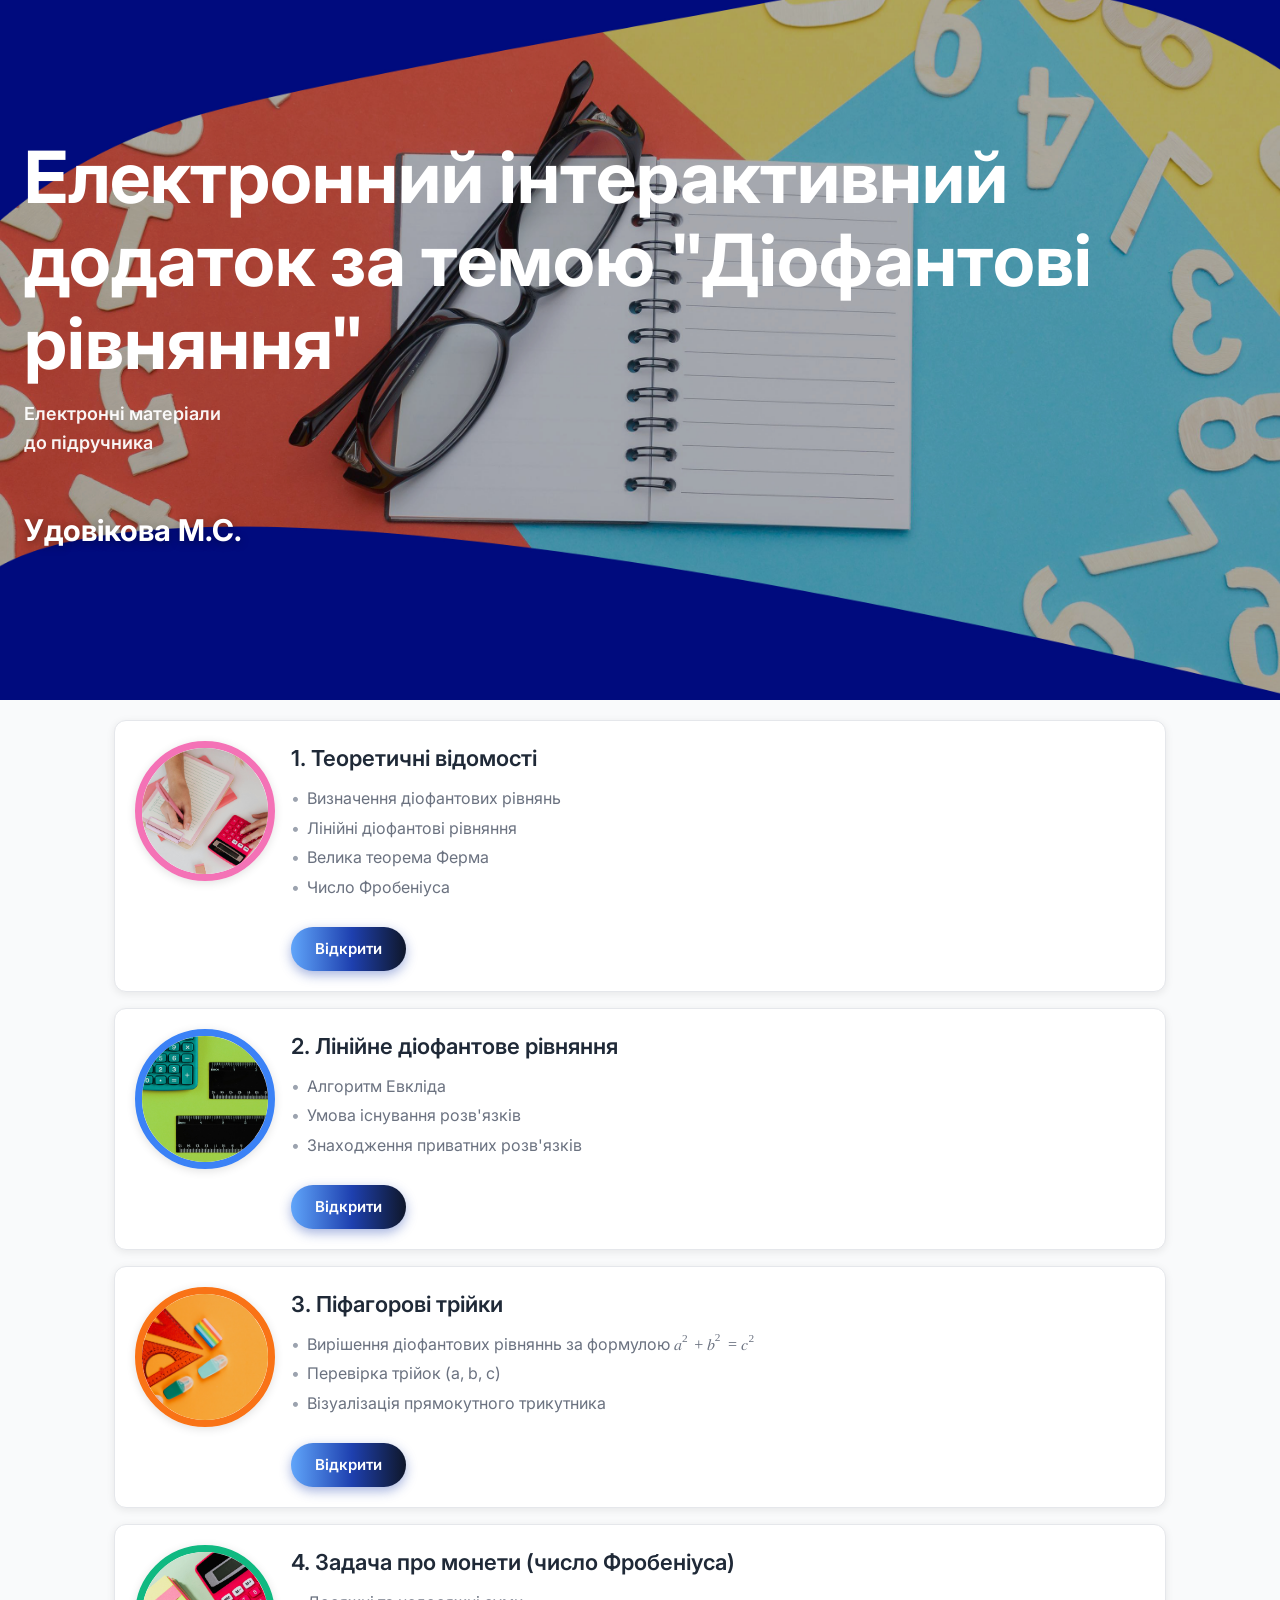
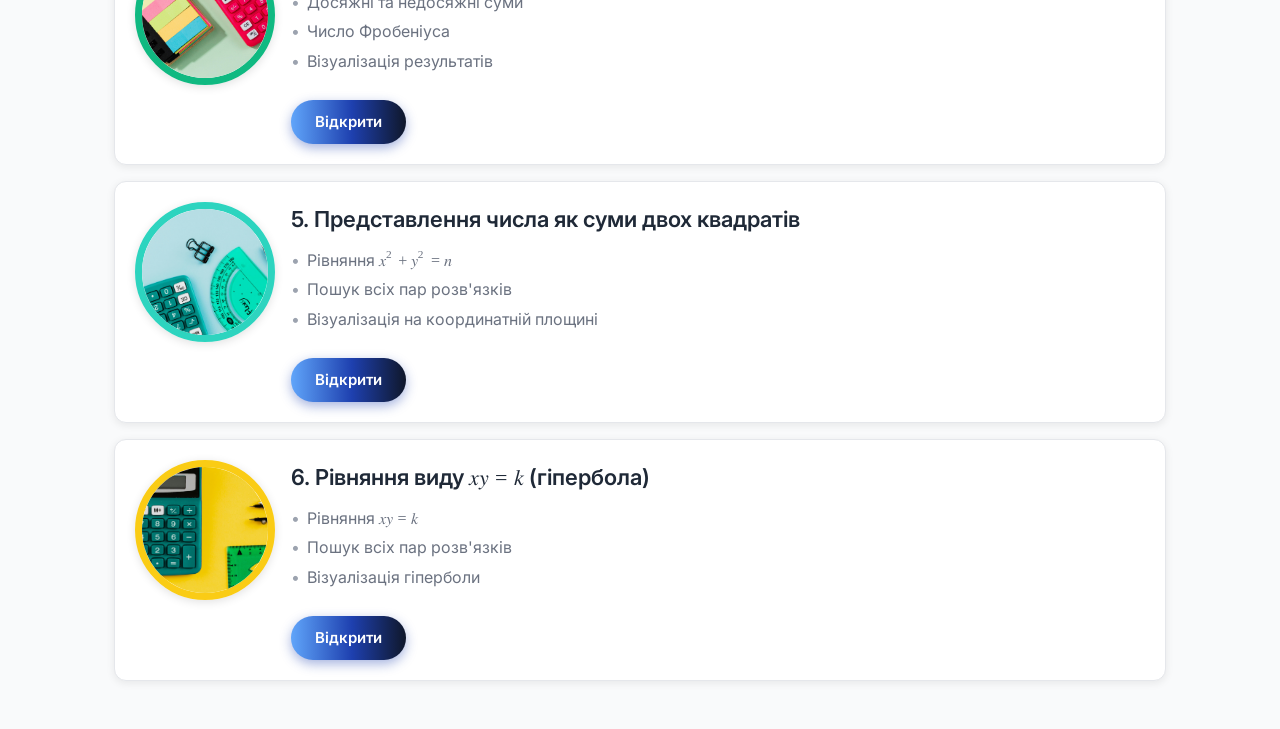
==== index.html @ bd95e222 "changed index path" ====
<!DOCTYPE html>
<html lang="uk">
<head>
  <meta charset="UTF-8">
  <meta name="viewport" content="width=device-width, initial-scale=1.0">
  <title>Діофантові рівняння</title>
  <link rel="stylesheet" href="css/styles.css">
  <link rel="preconnect" href="https://fonts.gstatic.com">
  <link href="https://fonts.googleapis.com/css2?family=Inter:wght@400;600;700&display=swap" rel="stylesheet">
  <link rel="stylesheet" href="https://cdnjs.cloudflare.com/ajax/libs/font-awesome/6.5.1/css/all.min.css" crossorigin="anonymous" referrerpolicy="no-referrer">
</head>
<body>
  
  <header class="hero-banner hero-banner-main">
    <div class="topbar"></div>
    <div class="hero-content">
      <h1 class="hero-title">Електронний інтерактивний додаток за темою "Діофантові рівняння"</h1>
      <div class="hero-subtitle">Електронні матеріали<br>до підручника</div>
      <div class="hero-author">Удовікова М.С.</div>
    </div>
  </header>

  <main>
    <section class="menu-section">
      <ul class="menu-list">
        
        <li class="menu-item">
          <div class="badge-index menu-image-wrapper">
            <img src="images/round/theory_round.jpg" alt="Іконка: Теоретичні відомості">
          </div>
          <div class="menu-text">
            <h3>1. Теоретичні відомості</h3>
            <ul class="menu-sublist">
              <li>Визначення діофантових рівнянь</li>
              <li>Лінійні діофантові рівняння</li>
              <li>Велика теорема Ферма</li>
              <li>Число Фробеніуса</li>
            </ul>
            <div class="menu-actions">
              <a class="izzi-btn" href="theory.html">Відкрити</a>
            </div>
          </div>
        </li>

        <li class="menu-item">
          <div class="badge-index menu-image-wrapper">
            <img src="images/round/linear_round.jpg" alt="Іконка: Лінійне діофантове рівняння">
          </div>
          <div class="menu-text">
            <h3>2. Лінійне діофантове рівняння</h3>
            <ul class="menu-sublist">
              <li>Алгоритм Евкліда</li>
              <li>Умова існування розв'язків</li>
              <li>Знаходження приватних розв'язків</li>
            </ul>
            <div class="menu-actions">
              <a class="izzi-btn" href="linear.html">Відкрити</a>
            </div>
          </div>
        </li>

        <li class="menu-item">
          <div class="badge-index menu-image-wrapper">
            <img src="images/round/triples_round.jpg" alt="Іконка: Піфагорові трійки">
          </div>
          <div class="menu-text">
            <h3>3. Піфагорові трійки</h3>
            <ul class="menu-sublist">
              <li>Вирішення діофантових рівняннь за формулою
                <math>
                  <msup><mi>a</mi><mn>2</mn></msup>
                  <mo>+</mo>
                  <msup><mi>b</mi><mn>2</mn></msup>
                  <mo>=</mo>
                  <msup><mi>c</mi><mn>2</mn></msup>
                </math>
              </li>
              <li>Перевірка трійок (a, b, c)</li>
              <li>Візуалізація прямокутного трикутника</li>
            </ul>
            <div class="menu-actions">
              <a class="izzi-btn" href="pythagorean.html">Відкрити</a>
            </div>
          </div>
        </li>

        <li class="menu-item">
          <div class="badge-index menu-image-wrapper">
            <img src="images/round/coins_round.jpg" alt="Іконка: Задача про монети">
          </div>
          <div class="menu-text">
            <h3>4. Задача про монети (число Фробеніуса)</h3>
            <ul class="menu-sublist">
              <li>Досяжні та недосяжні суми</li>
              <li>Число Фробеніуса</li>
              <li>Візуалізація результатів</li>
            </ul>
            <div class="menu-actions">
              <a class="izzi-btn" href="coins.html">Відкрити</a>
            </div>
          </div>
        </li>

        <li class="menu-item">
          <div class="badge-index menu-image-wrapper">
            <img src="images/round/square_round.jpg" alt="Іконка: Представлення числа як суми двох квадратів">
          </div>
          <div class="menu-text">
            <h3>5. Представлення числа як суми двох квадратів</h3>
            <ul class="menu-sublist">
              <li>Рівняння 
                <math>
                  <msup><mi>x</mi><mn>2</mn></msup>
                  <mo>+</mo>
                  <msup><mi>y</mi><mn>2</mn></msup>
                  <mo>=</mo>
                  <mi>n</mi>
                </math>
              </li>
              <li>Пошук всіх пар розв'язків</li>
              <li>Візуалізація на координатній площині</li>
            </ul>
            <div class="menu-actions">
              <a class="izzi-btn" href="squareSum.html">Відкрити</a>
            </div>
          </div>
        </li>

        <li class="menu-item">
          <div class="badge-index menu-image-wrapper">
            <img src="images/round/hiper_round.jpg" alt="Іконка: Рівняння виду xy = k">
          </div>
          <div class="menu-text">
            <h3>6. Рівняння виду 
              <math>
                <mi>x</mi><mi>y</mi><mo>=</mo><mi>k</mi>
              </math> (гіпербола)
            </h3>
            <ul class="menu-sublist">
              <li>Рівняння 
                <math>
                  <mi>x</mi><mi>y</mi><mo>=</mo><mi>k</mi>
                </math>
              </li>
              <li>Пошук всіх пар розв'язків</li>
              <li>Візуалізація гіперболи</li>
            </ul>
            <div class="menu-actions">
              <a class="izzi-btn" href="hiper.html">Відкрити</a>
            </div>
          </div>
        </li>

      </ul>
    </section>
  </main>

  <script src="js/script.js"></script>
</body>
</html>
---- css/styles.css ----
:root {
  --bg: #f9fafb;
  --surface: #ffffff;
  --card: #ffffff;
  --text: #1f2937;
  --muted: #6b7280;
  --accent: #1e40af;
  --accent-strong: #1e3a8a;
  --chip: #e5e7eb;
  --shadow: 0 2px 8px rgba(0, 0, 0, 0.08);
  --radius: 16px;
  
  --btn-gradient: linear-gradient(to right, #60a5fa 0%, #1e40af 53%, #0f172a 100%);
  --btn-bg-fallback: #1e40af;
  --btn-shadow-rgb: 30, 64, 175;
  --hero-banner-bg: linear-gradient(135deg, #1e40af, #3b82f6, #60a5fa);
  
  --score-block-bg: linear-gradient(135deg, rgba(96, 165, 250, 0.24), rgba(30, 64, 175, 0.12));
  --score-block-border: rgba(30, 64, 175, 0.22);
  --score-block-text: #1e3a8a;
  
  font-family: 'Inter', system-ui, -apple-system, sans-serif;
  color: var(--text);
  background: var(--bg);
}

* {
  box-sizing: border-box;
}

body {
  margin: 0;
  background: var(--bg);
  color: var(--text);
  line-height: 1.6;
  min-height: 100vh;
}

a {
  color: var(--accent);
  text-decoration: none;
}

h1, h2, h3 {
  margin: 0 0 8px 0;
}

.hint {
  color: var(--muted);
  font-size: 14px;
}

.icon-feedback {
  display: inline-block;
  margin-right: 0.35em;
  vertical-align: -0.08em;
}

.icon-feedback--ok { color: #10b981; }
.icon-feedback--fail { color: #ef4444; }
.icon-feedback--warn { color: #f97316; }
.icon-feedback--info { color: #f59e0b; }
.icon-feedback--ban { color: #dc2626; }

main {
  padding: 0 24px 48px;
  max-width: 1100px;
  margin: 0 auto;
}

.topbar {
  position: relative;
  z-index: 10;
  display: flex;
  align-items: center;
  justify-content: space-between;
  padding: 16px 24px;
  background: transparent;
}

.topbar-home-link {
  margin-left: auto;
}

.hero-banner {
  position: relative;
  background: var(--hero-banner-bg);
  color: #fff;
  padding: 24px 24px 0;
  overflow: visible;
  margin-bottom: 0;
}

.hero-banner:not(.hero-banner-main) {
  height: 700px;
  padding: 24px;
  box-sizing: border-box;
  display: flex;
  flex-direction: column;
}

.hero-banner:not(.hero-banner-main) .hero-content {
  flex: 1;
  min-height: 0;
  padding-top: 80px;
  padding-bottom: 24px;
  justify-content: flex-start;
}

.hero-banner-main {
  background-image: url("../images/header.jpg");
  background-size: cover;
  background-position: center;
  background-repeat: no-repeat;
  height: 700px;
  padding-bottom: 24px;
}

.hero-banner-main .hero-content {
  min-height: 100%;
  padding-top: 80px;
  padding-bottom: 24px;
  justify-content: flex-start;
}

.hero-content {
  position: relative;
  padding-bottom: 80px;
  z-index: 2;
  min-height: 260px;
  display: flex;
  flex-direction: column;
  justify-content: flex-end;
}

.hero-title {
  font-size: 36px;
  font-weight: 700;
  margin: 16px 0 8px 0;
  line-height: 1.2;
}

.hero-banner-main .hero-title {
  font-size: 72px;
  line-height: 1.15;
  margin-top: 0;
}

.hero-subtitle {
  font-size: 18px;
  font-weight: 600;
  margin: 8px 0 0;
  opacity: 0.95;
}

.hero-author {
  margin-top: 48px;
  font-size: 30px;
  font-weight: 700;
  color: #ffffff;
  text-shadow: 0 2px 8px rgba(0, 0, 0, 0.35);
}

.menu-section {
  margin-top: 0;
  position: relative;
  z-index: 2;
  padding-top: 20px;
}

.menu-list {
  list-style: none;
  padding: 0;
  margin: 0;
  display: grid;
  gap: 16px;
}

.menu-item {
  background: #ffffff;
  border-radius: 12px;
  padding: 20px;
  border: 1px solid #e5e7eb;
  box-shadow: 0 2px 8px rgba(0, 0, 0, 0.08);
  display: grid;
  grid-template-columns: auto 1fr;
  gap: 16px;
  align-items: flex-start;
  transition: box-shadow 0.2s, transform 0.2s;
}

.menu-item:hover {
  box-shadow: 0 4px 12px rgba(0, 0, 0, 0.12);
  transform: translateY(-2px);
}

.badge-index {
  width: 140px;
  height: 140px;
  min-width: 140px;
  border-radius: 50%;
  overflow: hidden;
  border: 7px solid #e5e7eb;
  box-shadow: 0 2px 10px rgba(0, 0, 0, 0.12);
  flex-shrink: 0;
}

.badge-index img {
  width: 100%;
  height: 100%;
  object-fit: cover;
  display: block;
}

/* обводки кружечків */
.menu-item:nth-child(1) .menu-image-wrapper { border-color: #f472b6; }
.menu-item:nth-child(2) .menu-image-wrapper { border-color: #3b82f6; }
.menu-item:nth-child(3) .menu-image-wrapper { border-color: #f97316; }
.menu-item:nth-child(4) .menu-image-wrapper { border-color: #10b981; }
.menu-item:nth-child(5) .menu-image-wrapper { border-color: #2dd4bf; }
.menu-item:nth-child(6) .menu-image-wrapper { border-color: #facc15; }

.menu-text {
  flex: 1;
}

.menu-text h3 {
  margin: 0 0 8px 0;
  font-size: 22px;
  font-weight: 600;
  color: #1f2937;
}

.menu-sublist {
  list-style: none;
  padding: 0;
  margin: 0;
}

.menu-sublist li {
  color: #6b7280;
  font-size: 16px;
  line-height: 1.6;
  position: relative;
  padding: 2px 0 2px 16px;
}

.menu-sublist li::before {
  content: '•';
  position: absolute;
  left: 0;
  color: #9ca3af;
}

.menu-actions {
  display: flex;
  gap: 8px;
  margin-top: 24px;
}

.primary-btn, .ghost-btn, .izzi-btn {
  border: none;
  cursor: pointer;
  font-weight: 700;
  font-size: 15px;
  transition: transform 0.3s ease, box-shadow 0.3s ease;
  background-image: var(--btn-gradient);
  background-color: var(--btn-bg-fallback);
  color: #ffffff;
  box-shadow: 0 4px 12px rgba(var(--btn-shadow-rgb), 0.4);
}

.primary-btn, .ghost-btn {
  border-radius: 12px;
  padding: 12px 16px;
}

.primary-btn, .izzi-btn, .ghost-btn {
  border-radius: 999px;
}

.izzi-btn {
  padding: 10px 24px;
  font-weight: 600;
  text-decoration: none;
  display: inline-block;
  white-space: nowrap;
}

.primary-btn:hover, .ghost-btn:hover, .izzi-btn:hover {
  transform: translateY(-2px);
  box-shadow: 0 6px 16px rgba(var(--btn-shadow-rgb), 0.5);
}

.primary-btn:active, .ghost-btn:active, .izzi-btn:active {
  transform: translateY(0);
  box-shadow: 0 2px 8px rgba(var(--btn-shadow-rgb), 0.3);
}

.panel {
  margin: 18px 0 0 0;
  padding: 0;
  border-radius: 0;
  background: transparent;
  box-shadow: none;
}

.grid { 
  display: grid; 
  gap: 14px; 
}

.grid.two { 
  grid-template-columns: repeat(auto-fit, minmax(280px, 1fr)); 
  align-items: stretch; 
}

.card {
  background: var(--card);
  border-radius: var(--radius);
  padding: 16px;
  border: 1px solid rgba(0, 0, 0, 0.06);
  box-shadow: var(--shadow);
  display: flex;
  flex-direction: column;
}

.card-button {
  margin-top: auto;
  text-align: center;
  padding-top: 16px;
}

.form-card {
  display: grid;
  gap: 10px;
  align-self: start;
  height: fit-content;
}

.result-card h3 {
  margin-bottom: 10px;
}

label {
  display: block;
  font-weight: 600;
  margin-bottom: 6px;
  color: var(--text);
}

input[type="number"], input[type="range"] {
  width: 100%;
  background: #ffffff;
  border: 1px solid #d1d5db;
  color: var(--text);
  border-radius: 12px;
  padding: 10px;
  font-size: 15px;
  margin-top: 6px;
}

input:focus {
  outline: 2px solid var(--accent);
}

.inline-inputs {
  display: grid;
  grid-template-columns: repeat(2, minmax(80px, 1fr));
  gap: 6px;
  margin-top: 6px;
}

.mini-form {
  margin-top: 6px;
  padding: 10px;
  border-radius: 12px;
  background: rgba(255, 255, 255, 0.03);
}

.linear-task-heading {
  display: flex;
  justify-content: space-between;
  align-items: center;
  gap: 12px;
  flex-wrap: wrap;
}

.linear-difficulty {
  border: none;
  margin: 0;
  padding: 0;
  display: flex;
  align-items: center;
  gap: 14px;
  flex-wrap: wrap;
}

.linear-difficulty-option {
  display: inline-flex;
  align-items: center;
  gap: 6px;
  font-weight: 600;
  font-size: 14px;
  color: var(--text);
  cursor: pointer;
  user-select: none;
}

.linear-task-footer {
  display: flex;
  justify-content: space-between;
  align-items: center;
  gap: 12px;
  flex-wrap: wrap;
  margin-top: 16px;
}

.solution, #resultContent.solution {
  font-family: 'Inter', system-ui, -apple-system, sans-serif;
  background: rgba(255, 255, 255, 0.04);
  padding: 12px;
  border-radius: 12px;
}

.list {
  max-height: 200px;
  overflow: auto;
  padding: 8px;
  background: #f9fafb;
  border-radius: 10px;
  margin-bottom: 10px;
}

.list .item {
  display: flex;
  justify-content: space-between;
  padding: 8px;
  border-bottom: 1px dashed rgba(0, 0, 0, 0.08);
}

.list .item:last-child { 
  border-bottom: none; 
}

canvas {
  width: 100%;
  background: #f9fafb;
  border: 1px dashed rgba(0, 0, 0, 0.1);
  border-radius: 12px;
}

.coins-intro { margin-bottom: 16px; }

.coins-intro h3, #defaultContent > h3, #solutionCard > h3 { 
  margin: 0 0 10px 0; 
  font-size: 1.17em; 
  font-weight: 700; 
  color: var(--text); 
}

.coins-intro-text, #defaultContent .hint, #hintsContent, #hintsContent p { 
  margin: 0; 
  line-height: 1.55; 
  font-family: 'Inter', system-ui, -apple-system, sans-serif;
  font-size: 16px;
  color: var(--text);
}

.coins-hint-line {
  margin: 0 0 10px 0;
  padding: 10px 12px;
  border-radius: 10px;
  background: rgba(56, 189, 248, 0.1);
  border: 1px solid rgba(56, 189, 248, 0.25);
  color: var(--text);
  font-size: 14px;
  line-height: 1.45;
}

.coins-status { 
  margin-bottom: 8px; 
  color: var(--text); 
}

.grid-badges {
  display: grid;
  grid-template-columns: repeat(auto-fit, minmax(60px, 1fr));
  gap: 6px;
}

.badge {
  padding: 8px;
  text-align: center;
  border-radius: 10px;
  font-weight: 700;
  border: 1px solid rgba(255, 255, 255, 0.06);
}

.badge-game {
  background: #9ca3af;
  color: #ffffff;
  border: 2px solid #6b7280;
  cursor: pointer;
  transition: transform 0.1s, box-shadow 0.1s;
  font-size: 15px;
}

.badge-game:hover {
  transform: scale(1.05);
  box-shadow: 0 2px 8px rgba(0, 0, 0, 0.2);
}

.badge-game:active {
  transform: scale(0.98);
}

.grid-badges button[data-sum]:disabled {
  cursor: not-allowed;
  transform: none;
  box-shadow: none;
  opacity: 1;
}

.badge-selected {
  background: #fbbf24 !important;
  color: #1f2937 !important;
  border-color: #f59e0b !important;
  cursor: pointer;
  font-weight: 800;
}

.badge-correct { background: #10b981 !important; color: #ffffff !important; border-color: #059669 !important; cursor: default; }
.badge-incorrect { background: #ef4444 !important; color: #ffffff !important; border-color: #dc2626 !important; cursor: default; }
.badge-missed { background: #f97316 !important; color: #ffffff !important; border-color: #ea580c !important; cursor: default; }

.check-section {
  margin-top: 16px;
  padding-top: 16px;
  border-top: 1px solid rgba(0, 0, 0, 0.1);
  text-align: center;
}

.check-section.coins-actions {
  text-align: left;
}

.score-result-block {
  margin-top: 16px;
  padding: 14px 16px;
  border-radius: var(--radius);
  font-weight: 700;
  font-size: 1.15em;
  text-align: center;
  background: var(--score-block-bg);
  border: 1px solid var(--score-block-border);
  color: var(--score-block-text);
}

@media (max-width: 900px) {
  .hero-banner-main .hero-title { font-size: 50px; }
}

@media (max-width: 540px) {
  main { padding: 18px 16px 48px; }
  .primary-btn, .ghost-btn, .izzi-btn { width: 100%; text-align: center; }
  .hero-banner { padding-bottom: 0; }
  .hero-content, .hero-banner:not(.hero-banner-main) .hero-content { padding-bottom: 60px; }
  .hero-title { font-size: 28px; }
  .hero-banner-main .hero-title { font-size: 36px; }
  .hero-subtitle { font-size: 16px; }
  .hero-author { margin-top: 24px; font-size: 22px; }
  .menu-section { padding-top: 10px; }
  .menu-item { grid-template-columns: 1fr; gap: 12px; align-items: flex-start; }
  .badge-index { width: 140px; height: 140px; min-width: 140px; margin: 0 auto; }
  .menu-actions { width: 100%; justify-content: flex-start; flex-wrap: wrap; }
}
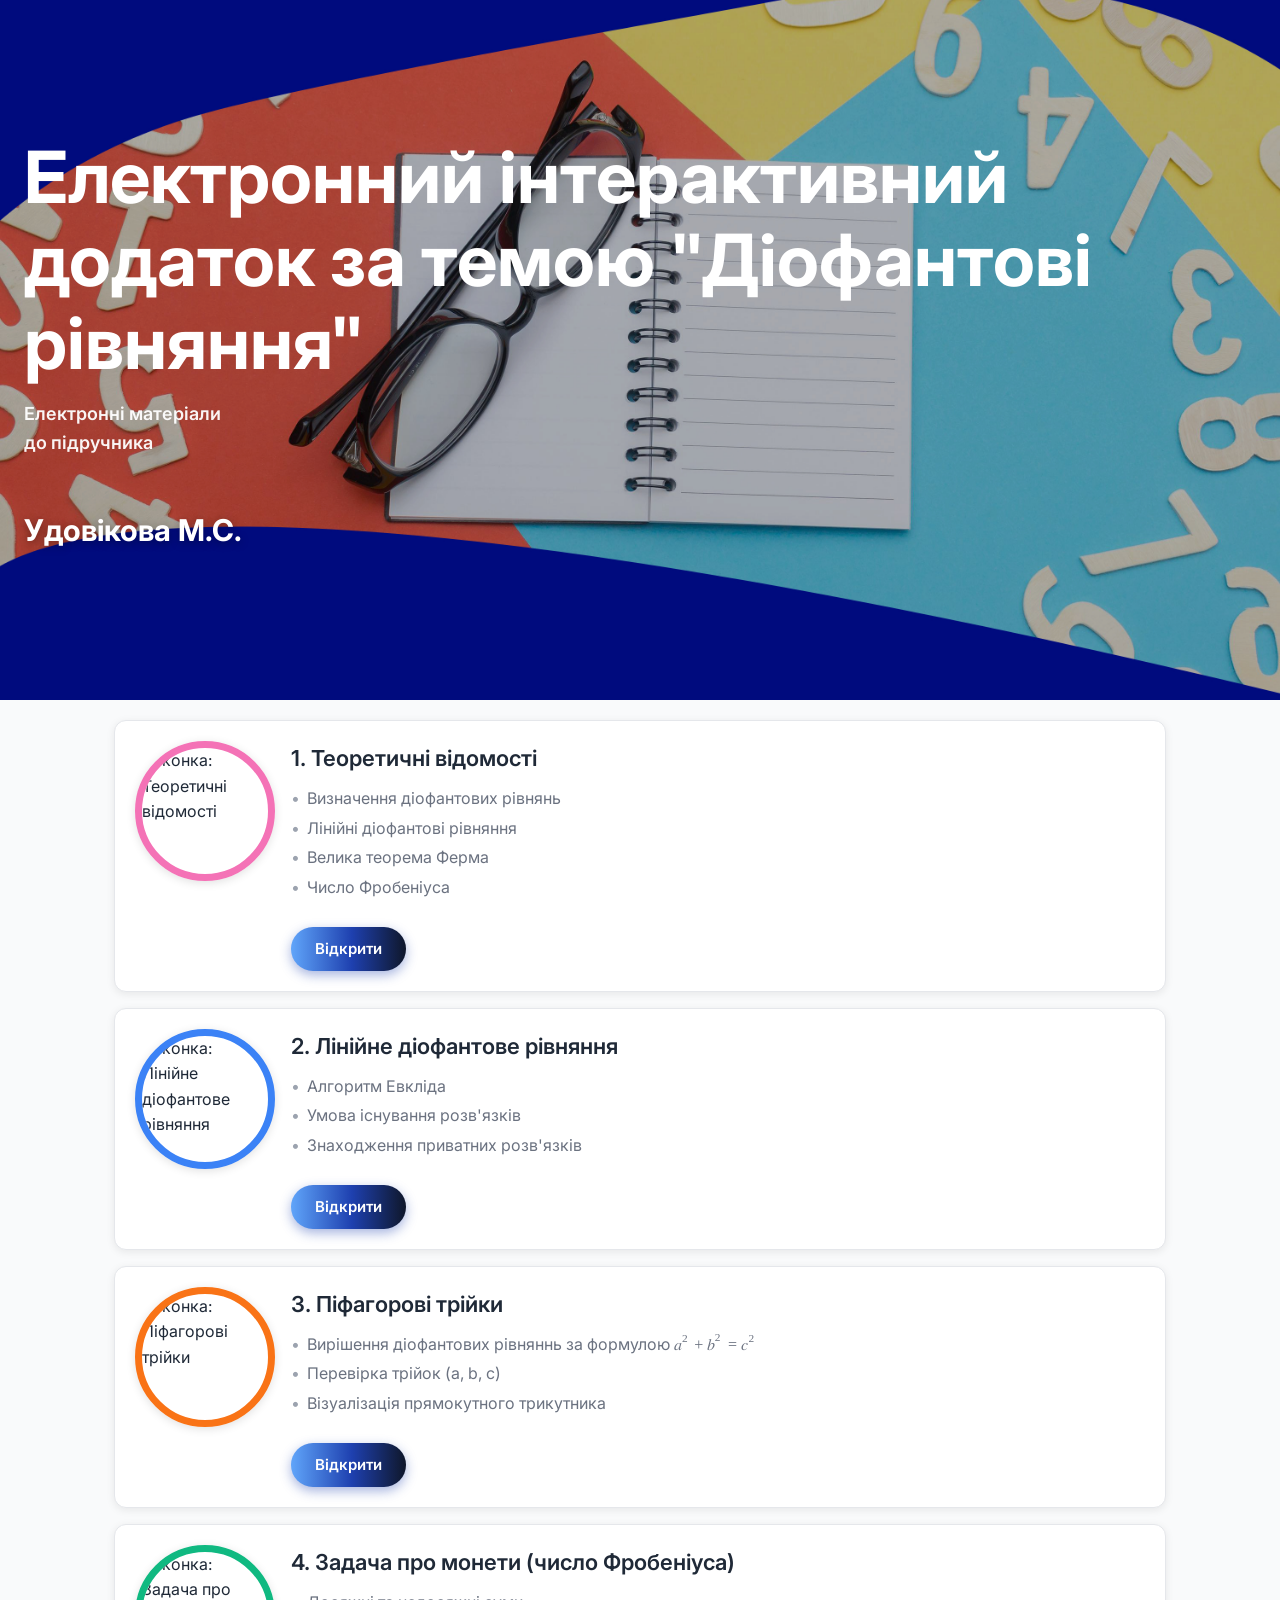
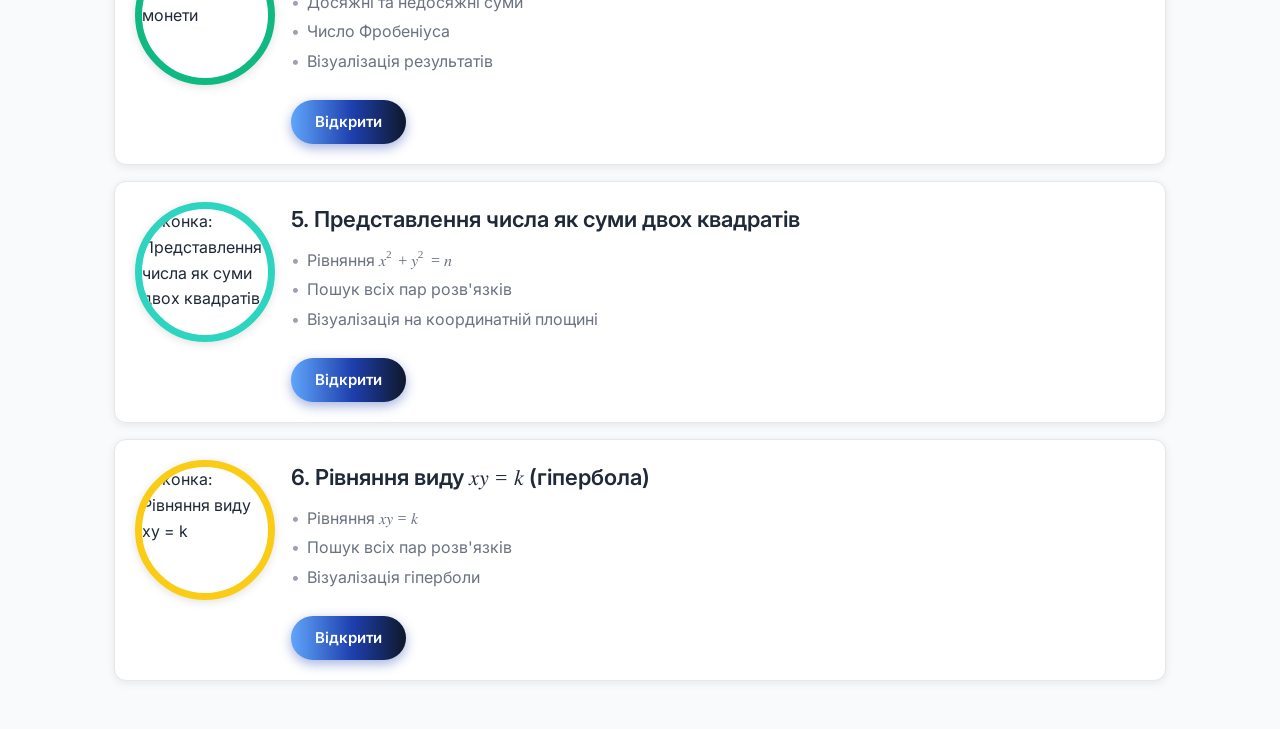
==== commit 914fbfd3: "Fix image paths to absolute for GitHub Pages" ====
--- a/index.html
+++ b/index.html
@@ -26,7 +26,7 @@
         
         <li class="menu-item">
           <div class="badge-index menu-image-wrapper">
-            <img src="images/round/theory_round.jpg" alt="Іконка: Теоретичні відомості">
+            <img src="/diophantine_equations/images/round/theory_round.jpg" alt="Іконка: Теоретичні відомості">
           </div>
           <div class="menu-text">
             <h3>1. Теоретичні відомості</h3>
@@ -37,14 +37,14 @@
               <li>Число Фробеніуса</li>
             </ul>
             <div class="menu-actions">
-              <a class="izzi-btn" href="theory.html">Відкрити</a>
+              <a class="izzi-btn" href="html/theory.html">Відкрити</a>
             </div>
           </div>
         </li>
 
         <li class="menu-item">
           <div class="badge-index menu-image-wrapper">
-            <img src="images/round/linear_round.jpg" alt="Іконка: Лінійне діофантове рівняння">
+            <img src="/diophantine_equations/images/round/linear_round.jpg" alt="Іконка: Лінійне діофантове рівняння">
           </div>
           <div class="menu-text">
             <h3>2. Лінійне діофантове рівняння</h3>
@@ -54,14 +54,14 @@
               <li>Знаходження приватних розв'язків</li>
             </ul>
             <div class="menu-actions">
-              <a class="izzi-btn" href="linear.html">Відкрити</a>
+              <a class="izzi-btn" href="html/linear.html">Відкрити</a>
             </div>
           </div>
         </li>
 
         <li class="menu-item">
           <div class="badge-index menu-image-wrapper">
-            <img src="images/round/triples_round.jpg" alt="Іконка: Піфагорові трійки">
+            <img src="/diophantine_equations/images/round/triples_round.jpg" alt="Іконка: Піфагорові трійки">
           </div>
           <div class="menu-text">
             <h3>3. Піфагорові трійки</h3>
@@ -79,14 +79,14 @@
               <li>Візуалізація прямокутного трикутника</li>
             </ul>
             <div class="menu-actions">
-              <a class="izzi-btn" href="pythagorean.html">Відкрити</a>
+              <a class="izzi-btn" href="html/pythagorean.html">Відкрити</a>
             </div>
           </div>
         </li>
 
         <li class="menu-item">
           <div class="badge-index menu-image-wrapper">
-            <img src="images/round/coins_round.jpg" alt="Іконка: Задача про монети">
+            <img src="/diophantine_equations/images/round/coins_round.jpg" alt="Іконка: Задача про монети">
           </div>
           <div class="menu-text">
             <h3>4. Задача про монети (число Фробеніуса)</h3>
@@ -96,14 +96,14 @@
               <li>Візуалізація результатів</li>
             </ul>
             <div class="menu-actions">
-              <a class="izzi-btn" href="coins.html">Відкрити</a>
+              <a class="izzi-btn" href="html/coins.html">Відкрити</a>
             </div>
           </div>
         </li>
 
         <li class="menu-item">
           <div class="badge-index menu-image-wrapper">
-            <img src="images/round/square_round.jpg" alt="Іконка: Представлення числа як суми двох квадратів">
+            <img src="/diophantine_equations/images/round/square_round.jpg" alt="Іконка: Представлення числа як суми двох квадратів">
           </div>
           <div class="menu-text">
             <h3>5. Представлення числа як суми двох квадратів</h3>
@@ -121,14 +121,14 @@
               <li>Візуалізація на координатній площині</li>
             </ul>
             <div class="menu-actions">
-              <a class="izzi-btn" href="squareSum.html">Відкрити</a>
+              <a class="izzi-btn" href="html/squareSum.html">Відкрити</a>
             </div>
           </div>
         </li>
 
         <li class="menu-item">
           <div class="badge-index menu-image-wrapper">
-            <img src="images/round/hiper_round.jpg" alt="Іконка: Рівняння виду xy = k">
+            <img src="/diophantine_equations/images/round/hiper_round.jpg" alt="Іконка: Рівняння виду xy = k">
           </div>
           <div class="menu-text">
             <h3>6. Рівняння виду 
@@ -146,7 +146,7 @@
               <li>Візуалізація гіперболи</li>
             </ul>
             <div class="menu-actions">
-              <a class="izzi-btn" href="hiper.html">Відкрити</a>
+              <a class="izzi-btn" href="html/hiper.html">Відкрити</a>
             </div>
           </div>
         </li>
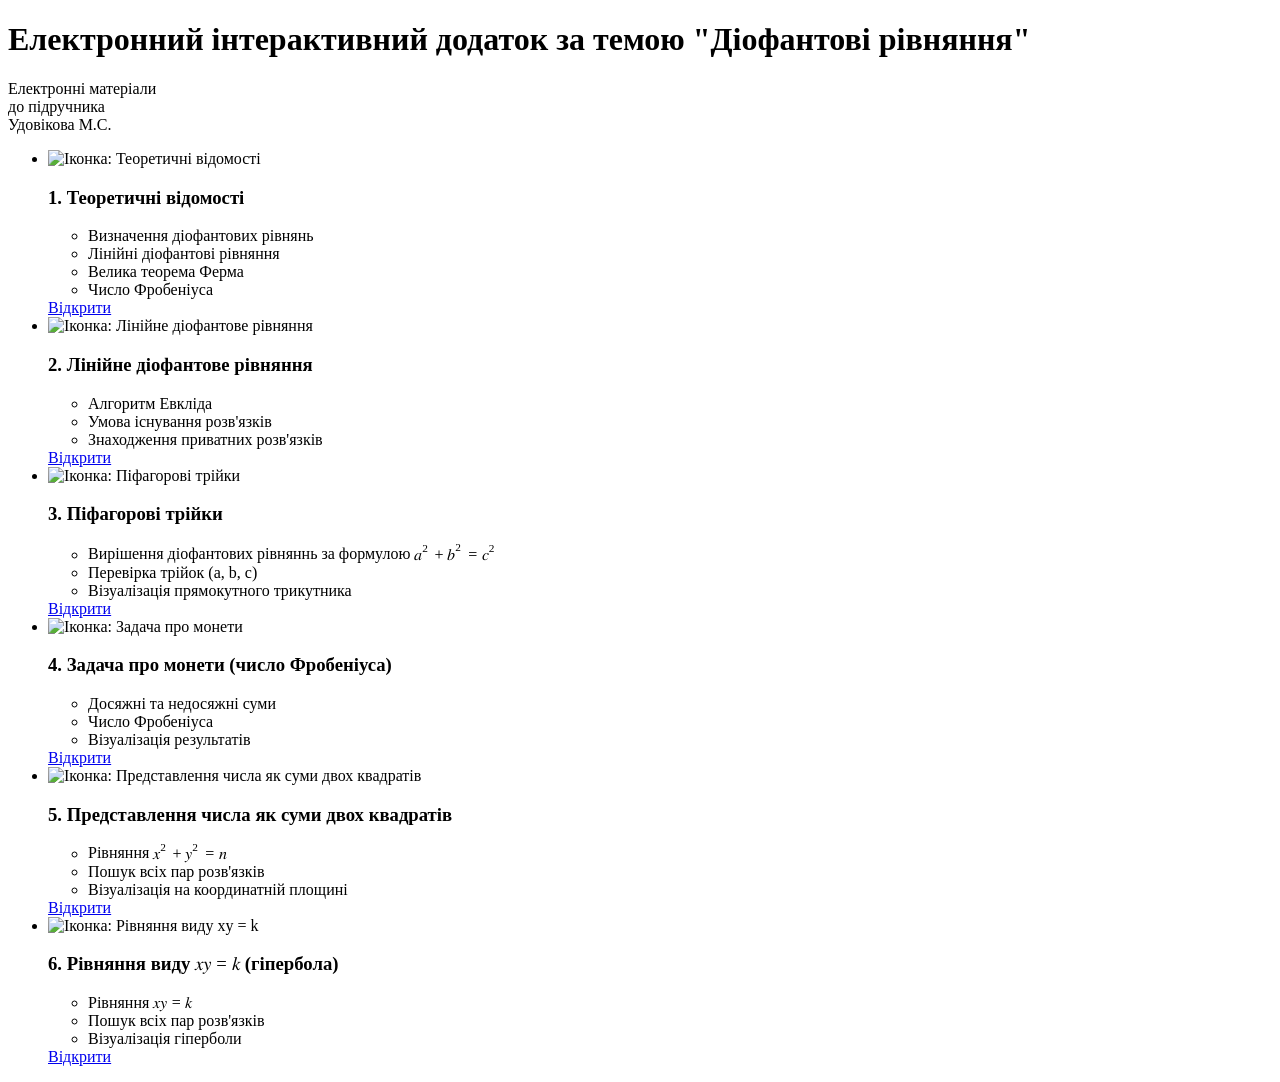
==== commit 67a63f71: "Normalize GitHub Pages paths to absolute project root" ====
--- a/index.html
+++ b/index.html
@@ -4,7 +4,7 @@
   <meta charset="UTF-8">
   <meta name="viewport" content="width=device-width, initial-scale=1.0">
   <title>Діофантові рівняння</title>
-  <link rel="stylesheet" href="css/styles.css">
+  <link rel="stylesheet" href="/diophantine_equations/css/styles.css">
   <link rel="preconnect" href="https://fonts.gstatic.com">
   <link href="https://fonts.googleapis.com/css2?family=Inter:wght@400;600;700&display=swap" rel="stylesheet">
   <link rel="stylesheet" href="https://cdnjs.cloudflare.com/ajax/libs/font-awesome/6.5.1/css/all.min.css" crossorigin="anonymous" referrerpolicy="no-referrer">
@@ -37,7 +37,7 @@
               <li>Число Фробеніуса</li>
             </ul>
             <div class="menu-actions">
-              <a class="izzi-btn" href="html/theory.html">Відкрити</a>
+              <a class="izzi-btn" href="/diophantine_equations/html/theory.html">Відкрити</a>
             </div>
           </div>
         </li>
@@ -54,7 +54,7 @@
               <li>Знаходження приватних розв'язків</li>
             </ul>
             <div class="menu-actions">
-              <a class="izzi-btn" href="html/linear.html">Відкрити</a>
+              <a class="izzi-btn" href="/diophantine_equations/html/linear.html">Відкрити</a>
             </div>
           </div>
         </li>
@@ -79,7 +79,7 @@
               <li>Візуалізація прямокутного трикутника</li>
             </ul>
             <div class="menu-actions">
-              <a class="izzi-btn" href="html/pythagorean.html">Відкрити</a>
+              <a class="izzi-btn" href="/diophantine_equations/html/pythagorean.html">Відкрити</a>
             </div>
           </div>
         </li>
@@ -96,7 +96,7 @@
               <li>Візуалізація результатів</li>
             </ul>
             <div class="menu-actions">
-              <a class="izzi-btn" href="html/coins.html">Відкрити</a>
+              <a class="izzi-btn" href="/diophantine_equations/html/coins.html">Відкрити</a>
             </div>
           </div>
         </li>
@@ -121,7 +121,7 @@
               <li>Візуалізація на координатній площині</li>
             </ul>
             <div class="menu-actions">
-              <a class="izzi-btn" href="html/squareSum.html">Відкрити</a>
+              <a class="izzi-btn" href="/diophantine_equations/html/squareSum.html">Відкрити</a>
             </div>
           </div>
         </li>
@@ -146,7 +146,7 @@
               <li>Візуалізація гіперболи</li>
             </ul>
             <div class="menu-actions">
-              <a class="izzi-btn" href="html/hiper.html">Відкрити</a>
+              <a class="izzi-btn" href="/diophantine_equations/html/hiper.html">Відкрити</a>
             </div>
           </div>
         </li>
@@ -155,6 +155,6 @@
     </section>
   </main>
 
-  <script src="js/script.js"></script>
+  <script src="/diophantine_equations/js/script.js"></script>
 </body>
 </html>
